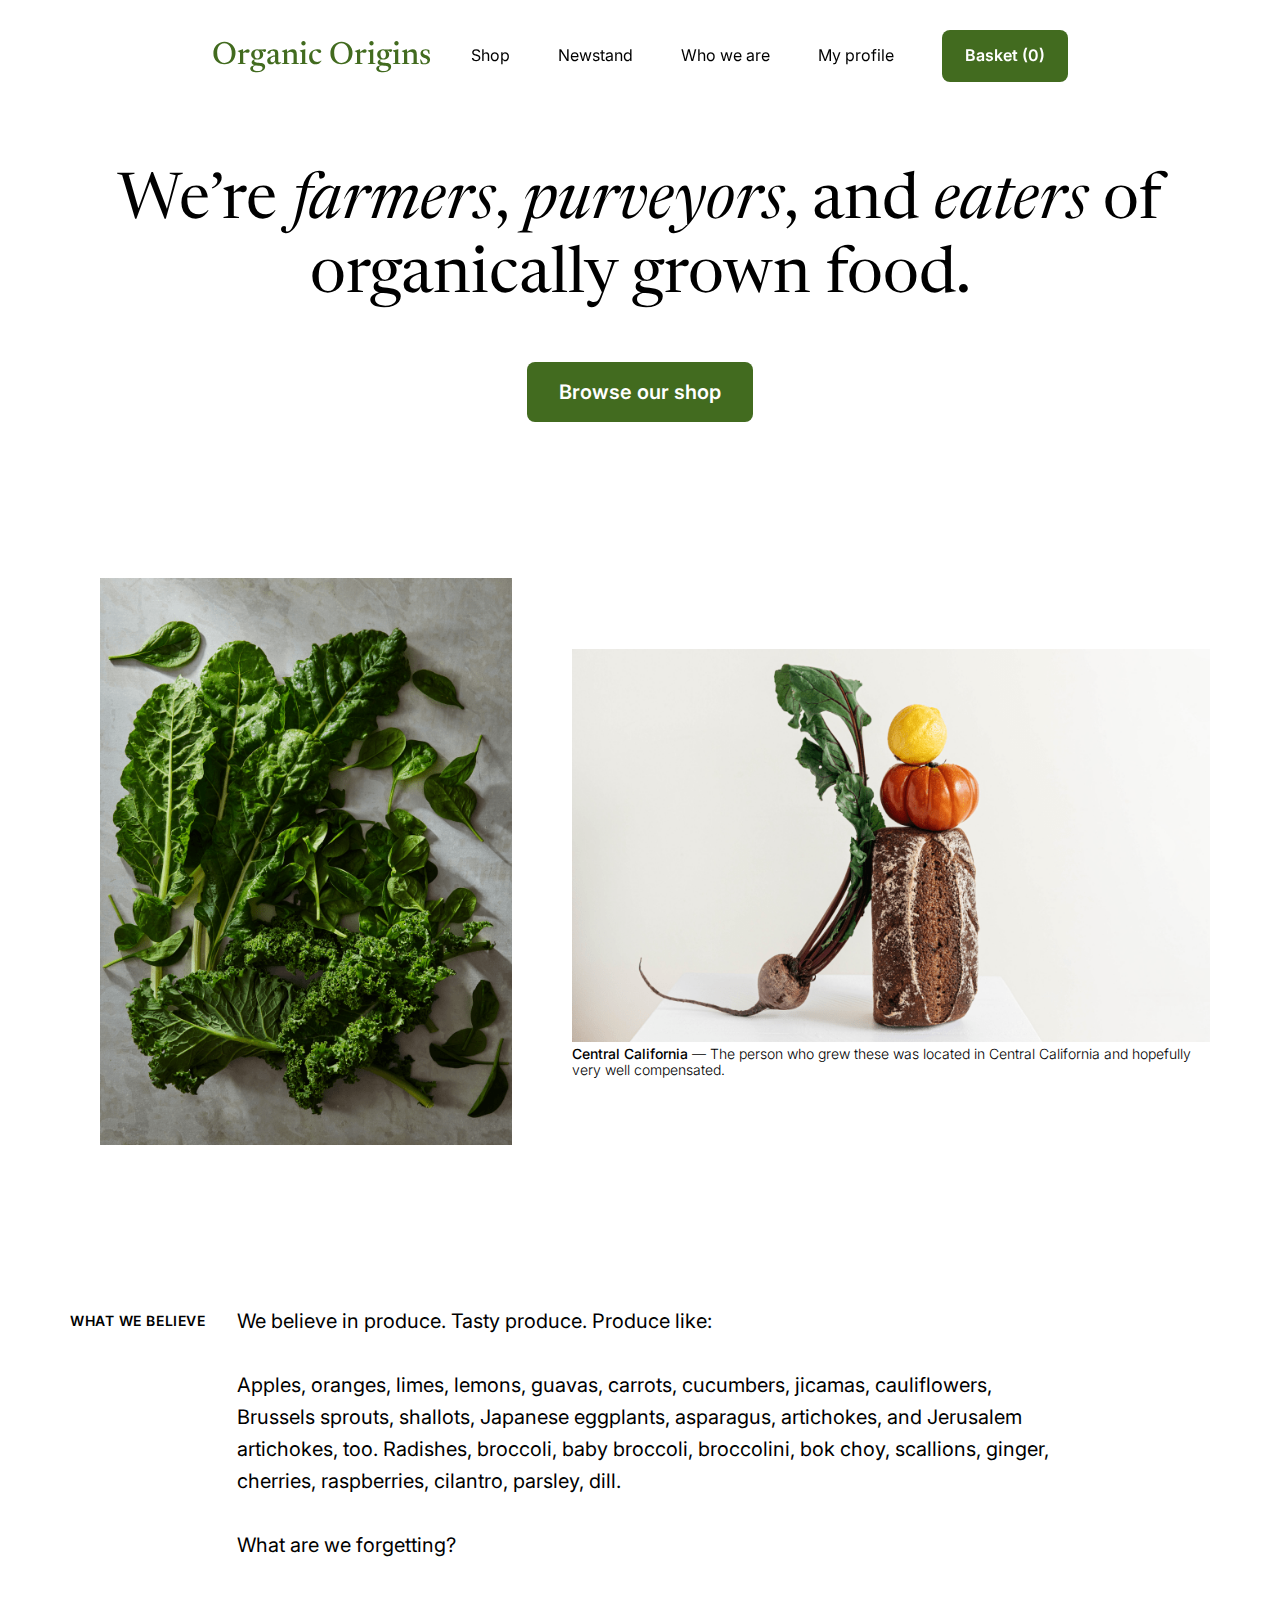
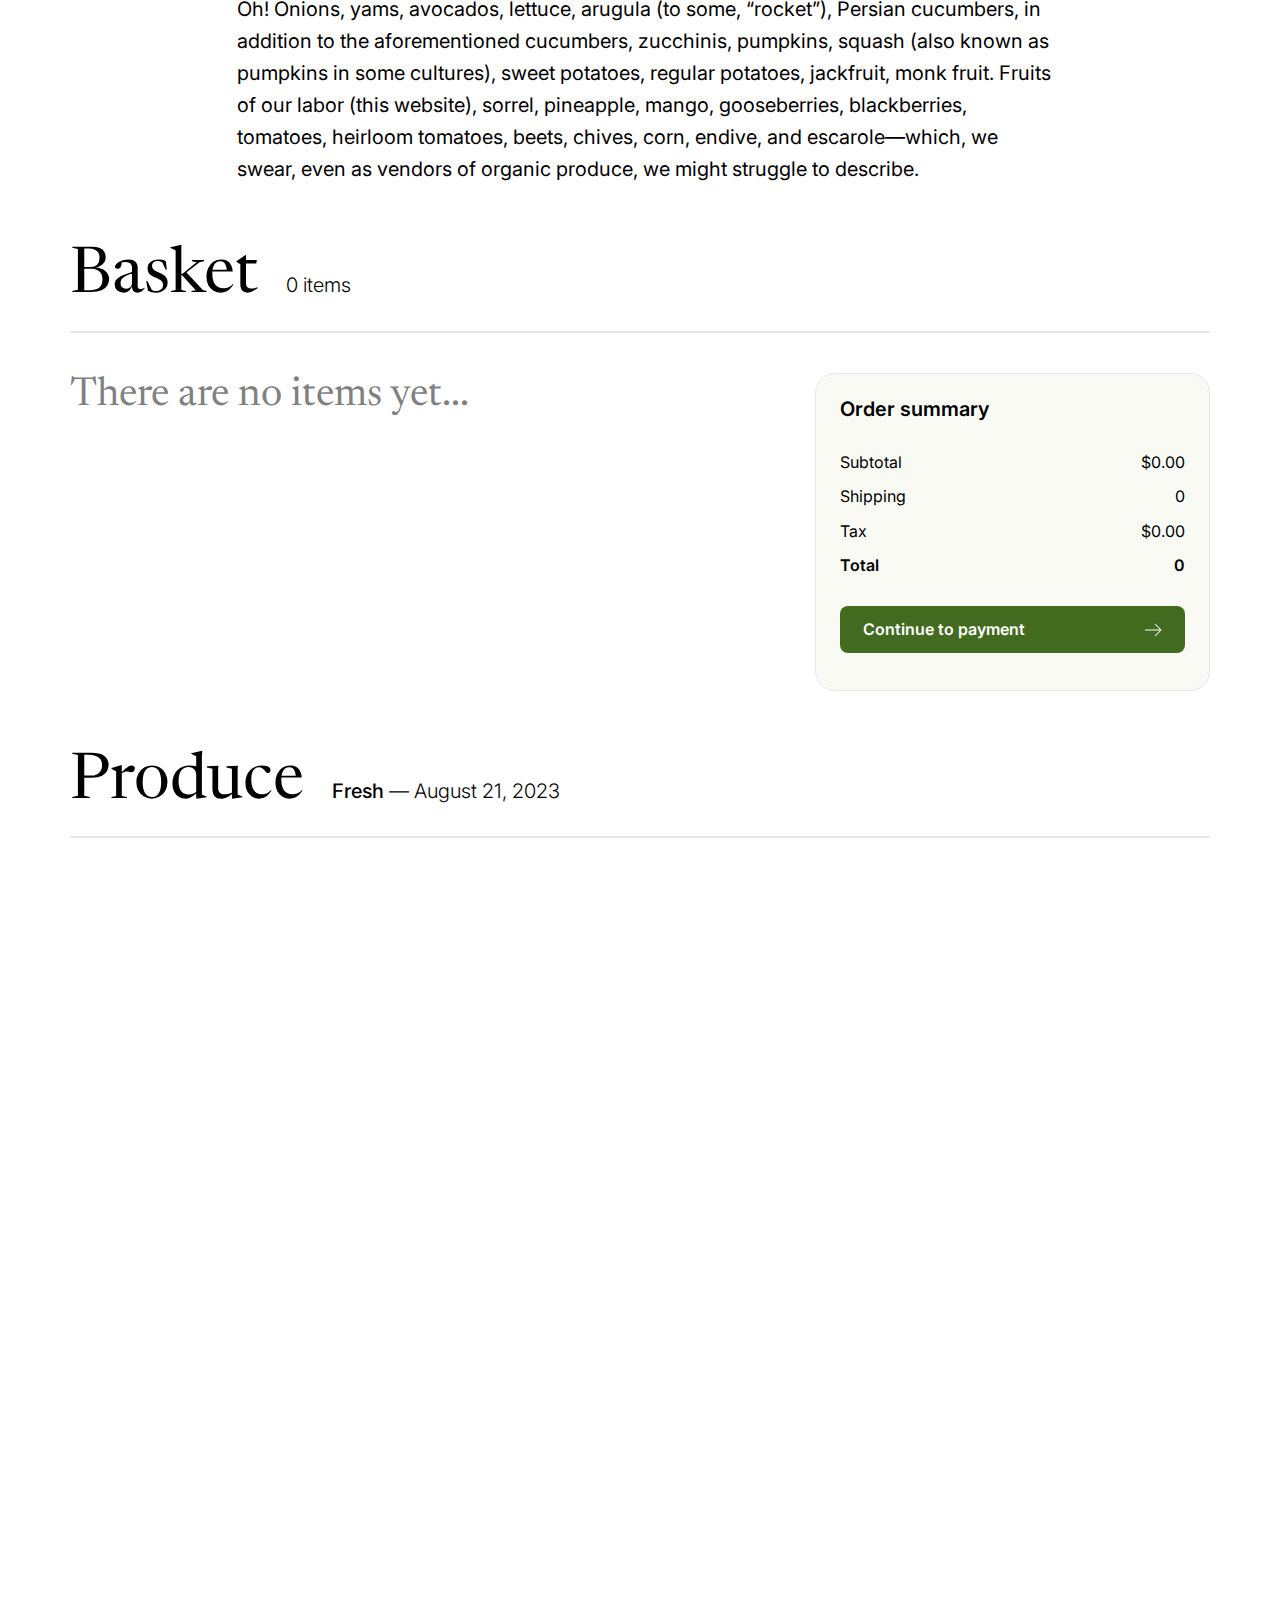
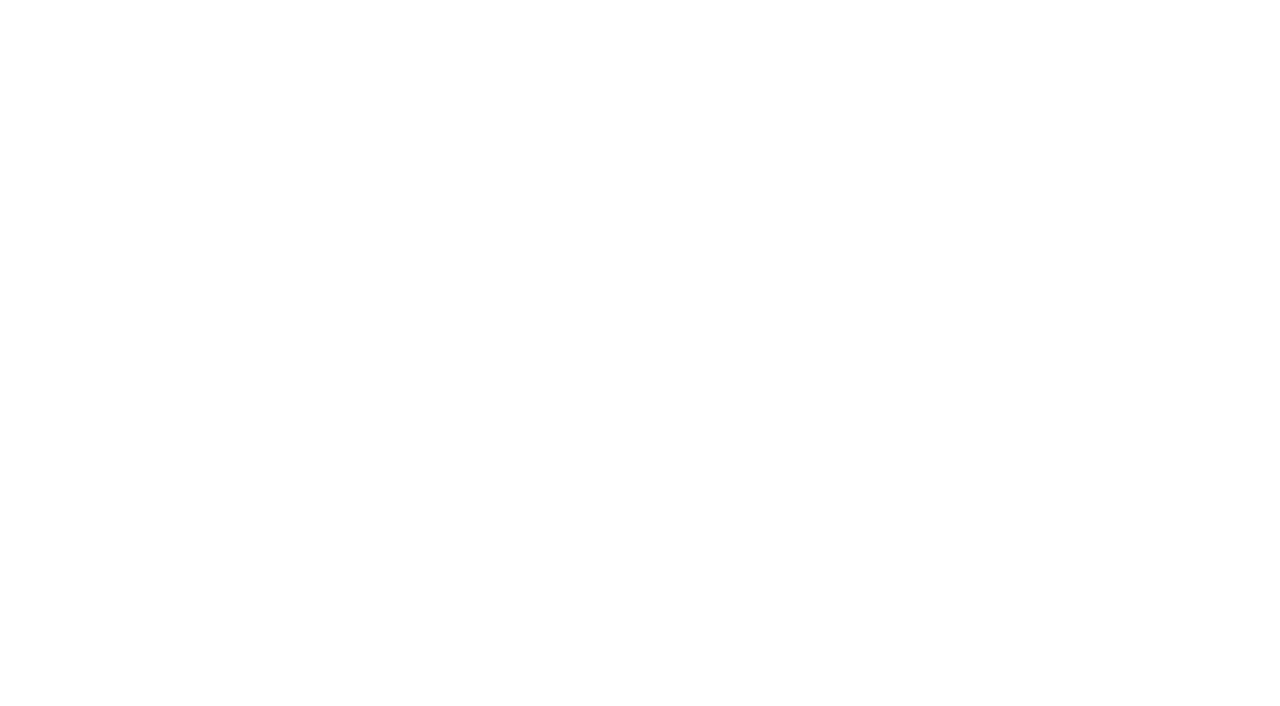
==== index.html @ ff42859c "move index.html" ====
<!DOCTYPE html>
<html lang="en">

<head>
    <meta charset="UTF-8">
    <meta name="viewport" content="width=device-width, initial-scale=1.0">
    <title>Organic Origins</title>
    <link rel="preconnect" href="https://fonts.googleapis.com">
    <link rel="preconnect" href="https://fonts.gstatic.com" crossorigin>
    <link href="https://fonts.googleapis.com/css2?family=Inter:wght@100;200;300;400;500;600;700;800;900&family=Newsreader:ital,opsz,wght@0,6..72,200;0,6..72,300;0,6..72,400;0,6..72,500;0,6..72,600;0,6..72,700;0,6..72,800;1,6..72,200;1,6..72,300;1,6..72,400;1,6..72,500;1,6..72,600;1,6..72,700;1,6..72,800&display=swap" rel="stylesheet">
    <link rel="stylesheet" href="src/css/style.css">
</head>

<body>
    <header class="header">
        <div class="container">
            <div class="header__title">Organic Origins</div>
            <div class="hamburger">
                <span></span>
                <span></span>
                <span></span>
            </div>
            <nav class="header__nav">
                <ul class="header__list">
                    <li class="header__item"><a href="#" class="header__link">Shop</a></li>
                    <li class="header__item"><a href="#" class="header__link">Newstand</a></li>
                    <li class="header__item"><a href="#" class="header__link">Who we are</a></li>
                    <li class="header__item"><a id="form-button" href="#" class="header__link">My profile</a></li>
                </ul>
                <button id="basket-button" class="btn">Basket(12)</button>
            </nav>
        </div>
    </header>

    <section class="homepage">
        <div class="container main">
            <h1 class="homepage__title">
                We’re <span>farmers</span>, <span>purveyors</span>, and <span>eaters</span> of organically grown food.
            </h1>
            <button id="shop-button" class="btn btn_center">Browse our shop</button>

            <div class="homepage__pictures">
                <div class="homepage__item-vertical">
                    <img src="src/img/greenery-min.png" alt="greenery">
                </div>
                <div class="homepage__item-horizontal">
                    <img src="src/img/bread-min.png" alt="bread">
                    <div class="homepage__pictures-descr"><span>Central California</span> — The person who grew these was
                        located in Central California and hopefully very well compensated.
                    </div>
                </div>
            </div>

            <div class="homepage__beliefs">
                <div class="homepage__beliefs-title">WHAT WE BELIEVE</div>
                <p class="homepage__beliefs-descr">
                    We believe in produce. Tasty produce. Produce like:
                    <br> <br>
                    Apples, oranges, limes, lemons, guavas, carrots, cucumbers, jicamas, cauliflowers, Brussels sprouts, shallots, Japanese eggplants, asparagus, artichokes, and Jerusalem artichokes, too. Radishes, broccoli, baby broccoli, broccolini, bok choy, scallions, ginger, cherries, raspberries, cilantro, parsley, dill.
                    <br> <br>
                    What are we forgetting?
                    <br> <br>
                    Oh! Onions, yams, avocados, lettuce, arugula (to some, “rocket”), Persian cucumbers, in addition to the aforementioned cucumbers, zucchinis, pumpkins, squash (also known as pumpkins in some cultures), sweet potatoes, regular potatoes, jackfruit, monk fruit. Fruits of our labor (this website), sorrel, pineapple, mango, gooseberries, blackberries, tomatoes, heirloom tomatoes, beets, chives, corn, endive, and escarole—which, we swear, even as vendors of organic produce, we might struggle to describe.
                </p>
            </div>
        </div>
    </section>

    <section id="basket" class="basket">
        <div class="container">
            <h2 class="title">Basket</h2>
            <div class="subtitle" id="basket__subtitle"></div>

            <div class="divider"></div>

            <div class="basket__info">
                <div class="basket__orders"></div>

                <div class="summary">
                    <div class="summary__title">Order summary</div>

                    <div class="summary__info">
                        <div class="summary__item">
                            <div class="summary__subtitle">Subtotal</div>
                            <div class="summary__price" id="subtotal-price"></div>
                        </div>

                        <div class="summary__item">
                            <div class="summary__subtitle">Shipping</div>
                            <div class="summary__price" id="shipping-price"></div>
                        </div>

                        <div class="summary__item">
                            <div class="summary__subtitle">Tax</div>
                            <div class="summary__price" id="tax-price"></div>
                        </div>

                        <div class="summary__item">
                            <div class="summary__total">Total</div>
                            <div class="summary__total" id="total-price"></div>
                        </div>
                    </div>

                    <button class="btn btn_flex" id="payment">
                        <span class="button_text">Continue to payment</span>
                        <img src="src/icons/button_icon.png" alt="button_icon" class="button_icon">
                    </button>
                </div>
            </div>
        </div>
    </section>

    <section id="produce" class="produce">
        <div class="container">
            <h2 class="title">Produce</h2>
            <div class="subtitle"><span>Fresh</span> —  August 21, 2023</div>

            <div class="divider"></div>

            <div class="produce__wrapper"></div>
        </div>
    </section>

    <div class="overlay">
        <div class="form-container" id="login">
            <p class="form__title">Welcome back</p>
            <form action="" class="form">
                <input type="email" name="email" class="form__input" placeholder="Your E-mail" required>
                <input type="password" name="password" class="form__input" placeholder="Your password" required>
                <a href="#" class="form__link">Forgot password?</a>
                <button class="btn">Log in</button>
                <p>Don't have an account? <a href="#" class="form__link form__link_green" id="signup-link">Sign up</a></p>
            </form>
        </div>
        <div class="form-container" id="register">
            <p class="form__title">Create an account</p>
            <form action="#" class="form">
                <input type="email" name="email" class="form__input" placeholder="Your E-mail" required>
                <input type="password" name="password" class="form__input" placeholder="Your password" required>
                <input type="password" name="password" class="form__input" placeholder="Confirm password" required>
                <div class="flex-items">
                    <input type="checkbox" id="terms-checkbox" required>
                    <label for="terms-checkbox" class="form__terms">I accept the <a href="#">Terms and Conditions</a></label>
                </div>
                <button class="btn">Sign up</button>
                <p>Have an account? <a href="#" class="form__link form__link_green" id="login-link">Login here!</a></p>
            </form>
        </div>
    </div>

    <script src="src/js/wow.min.js"></script>
    <script src="src/js/script.js"></script>
</body>
</html>
---- src/css/style.css ----
@import "libs/normalize.css";
@import "libs/animate.min.css";

@import "blocks/titles.css";
@import "blocks/buttons.css";
@import "blocks/header.css";
@import "blocks/homepage.css";
@import "blocks/basket.css";
@import "blocks/summary.css";
@import "blocks/produce.css";
@import "blocks/forms.css";
@import "base/media.css";


* {
    box-sizing: border-box;
}

.container {
    margin: 0 auto;
    padding-top: 56px;
}

p {
    margin: 0;
}

.active {
    display: block;
}
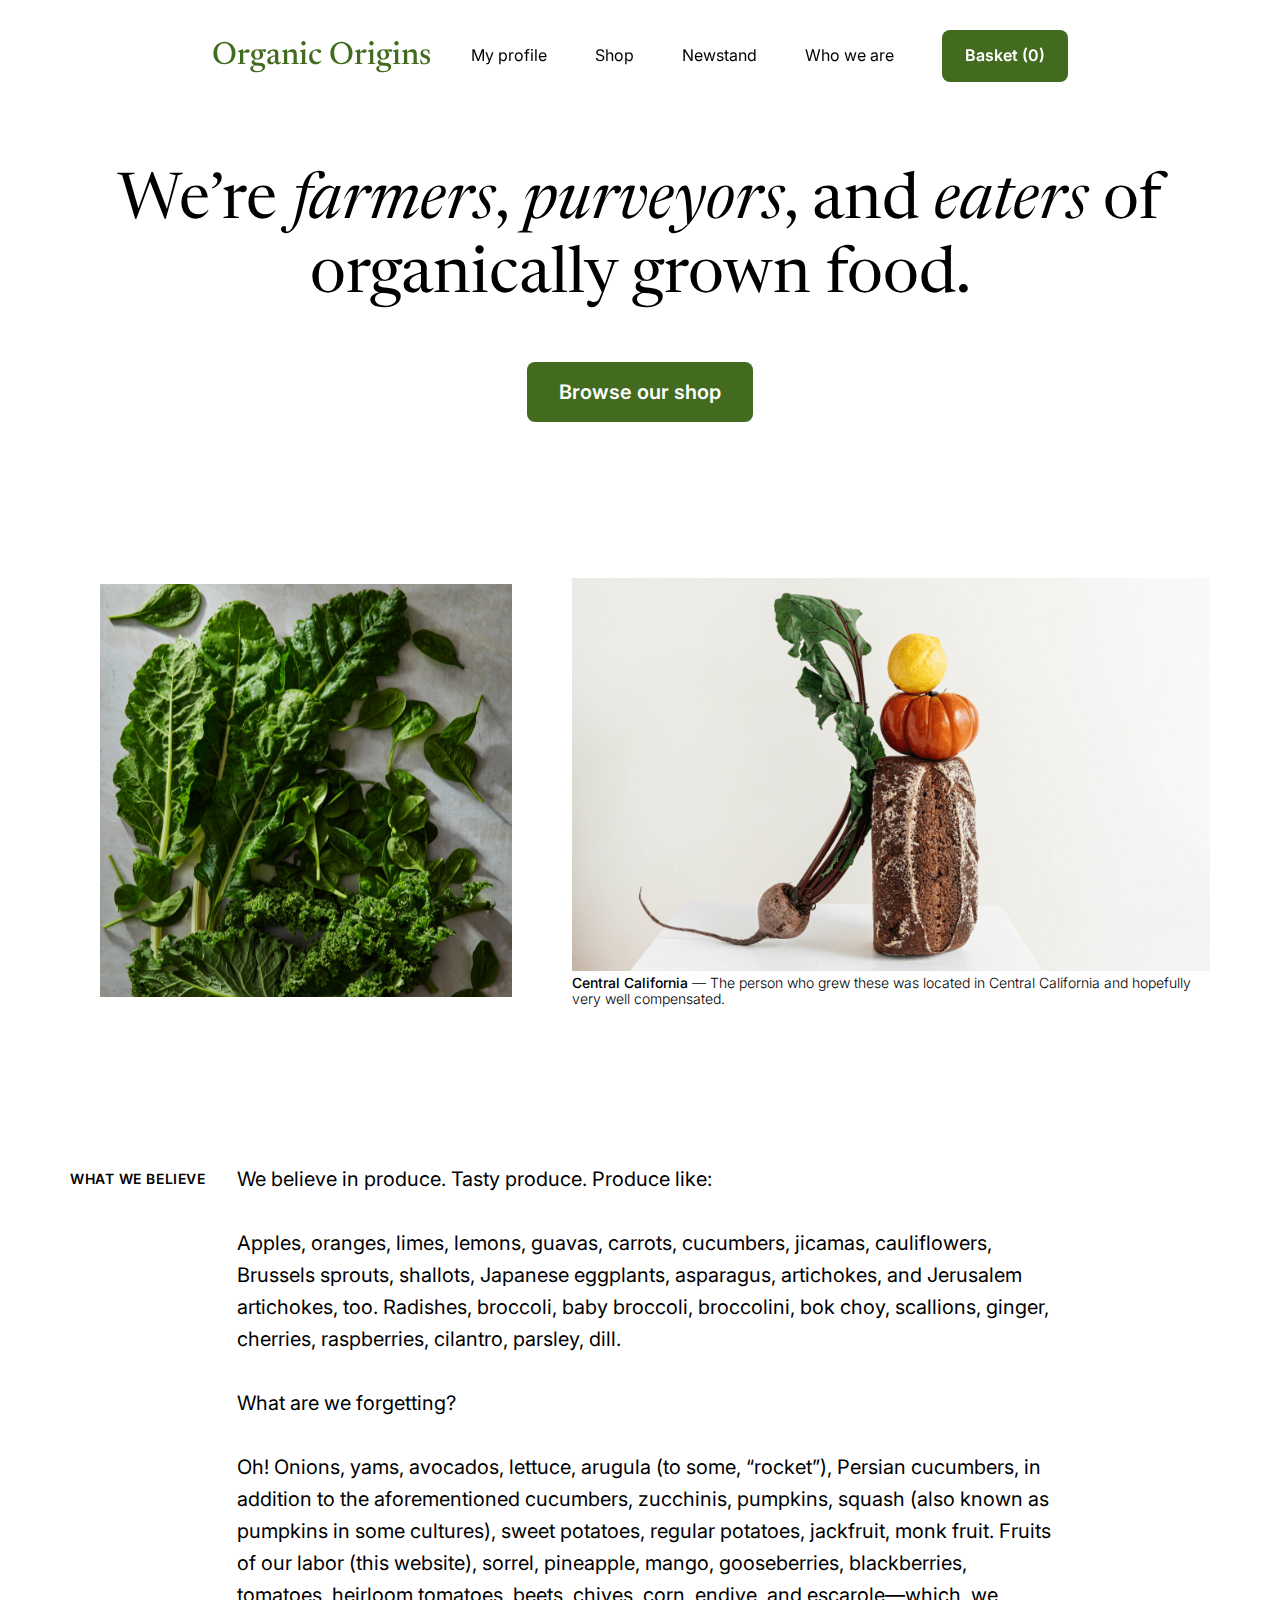
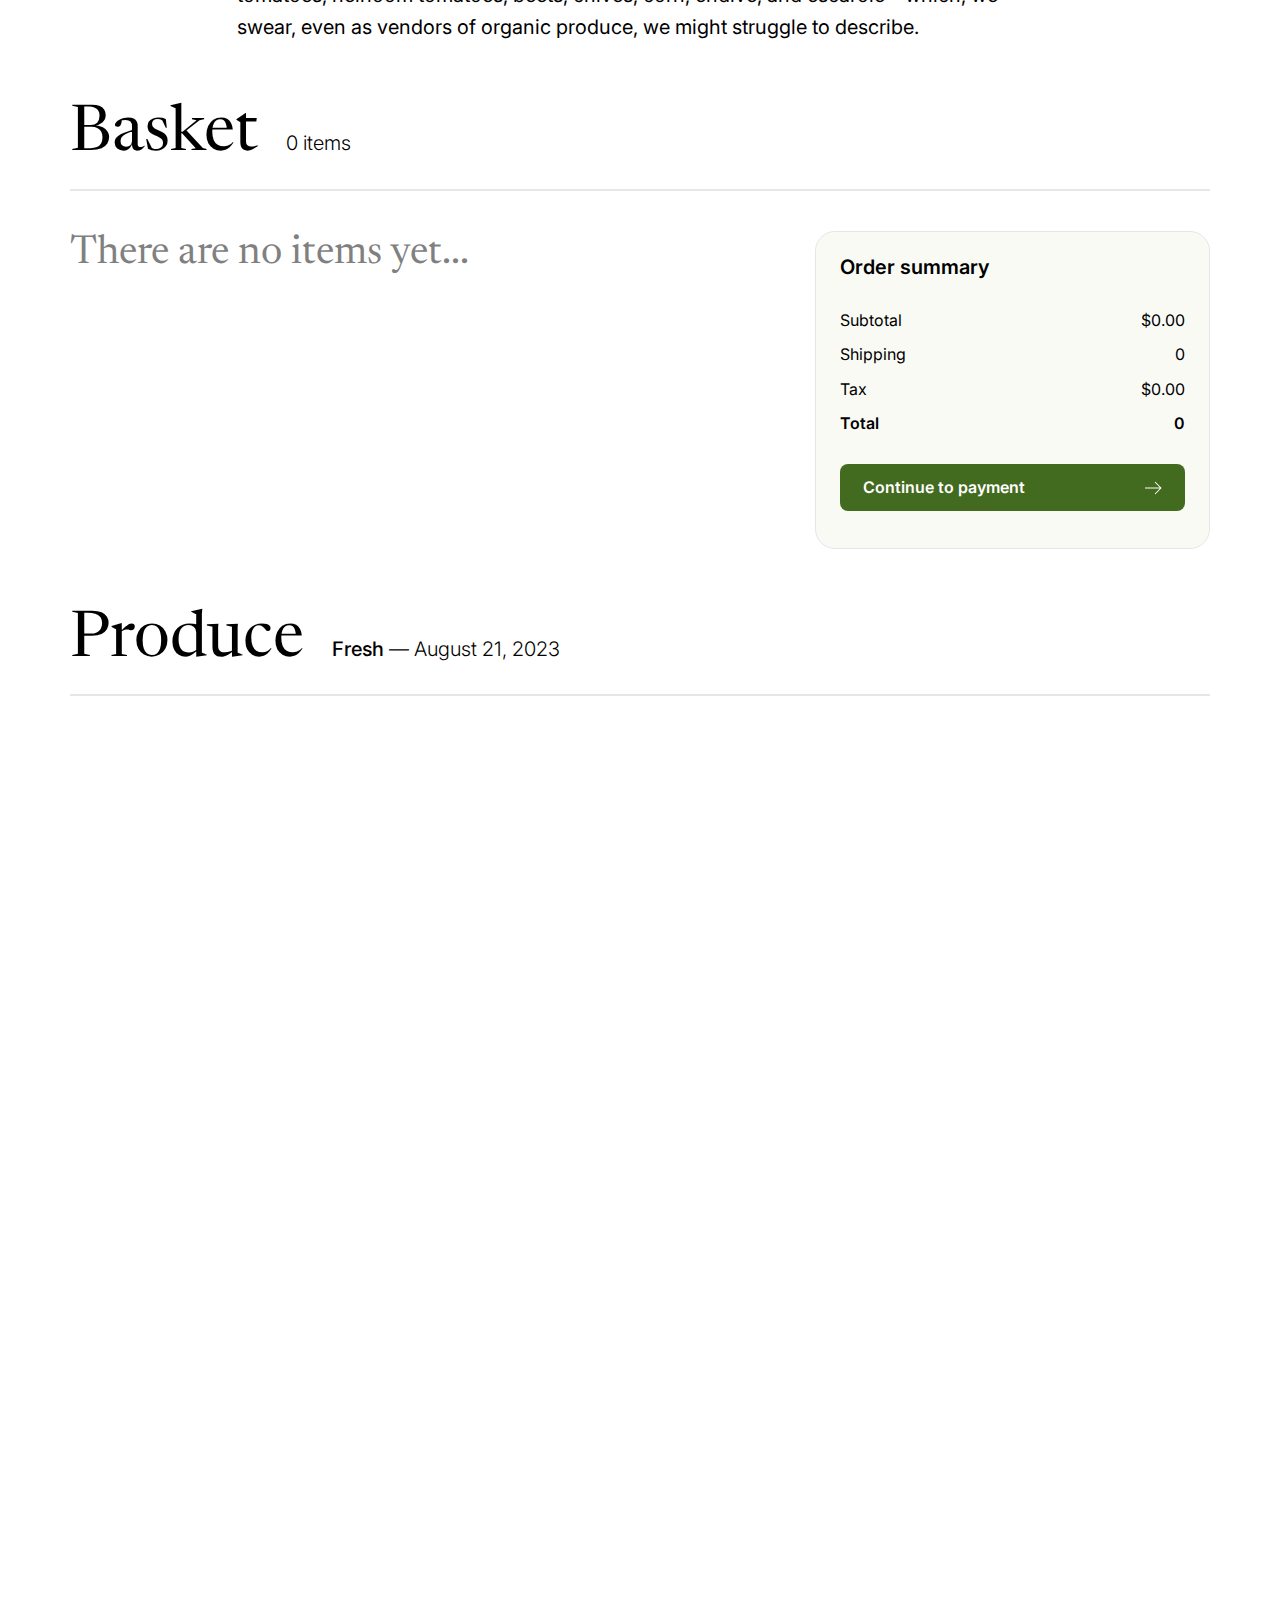
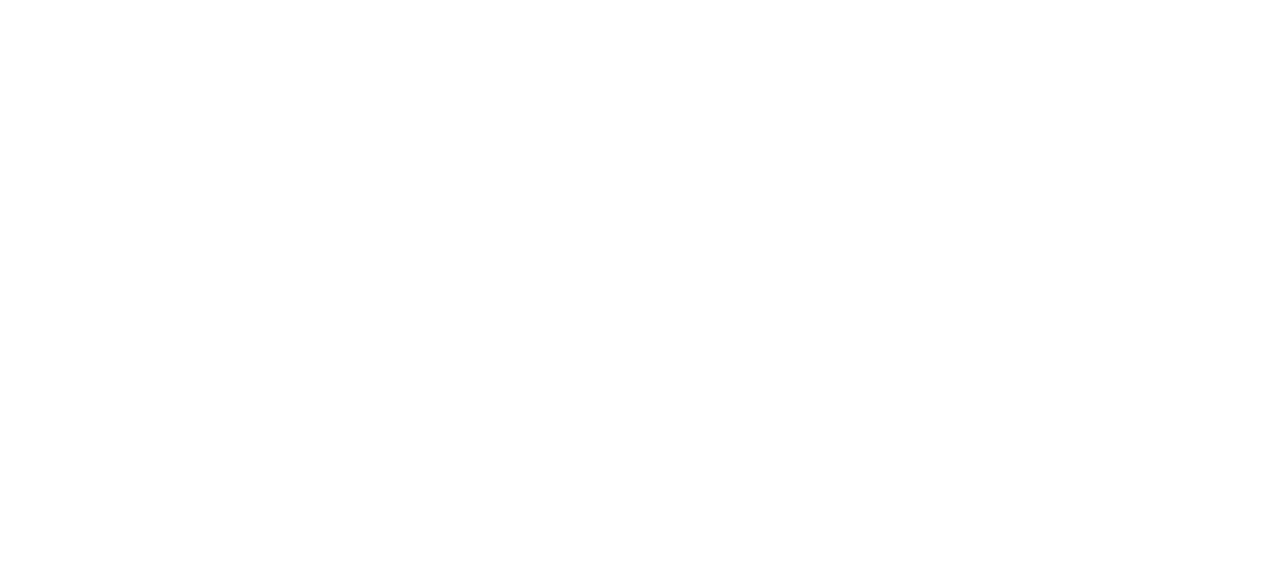
==== commit d1199f2e: "update img and index.html" ====
--- a/index.html
+++ b/index.html
@@ -22,10 +22,10 @@
             </div>
             <nav class="header__nav">
                 <ul class="header__list">
+                    <li class="header__item"><a id="form-button" href="#" class="header__link">My profile</a></li>
                     <li class="header__item"><a href="#" class="header__link">Shop</a></li>
                     <li class="header__item"><a href="#" class="header__link">Newstand</a></li>
                     <li class="header__item"><a href="#" class="header__link">Who we are</a></li>
-                    <li class="header__item"><a id="form-button" href="#" class="header__link">My profile</a></li>
                 </ul>
                 <button id="basket-button" class="btn">Basket(12)</button>
             </nav>
